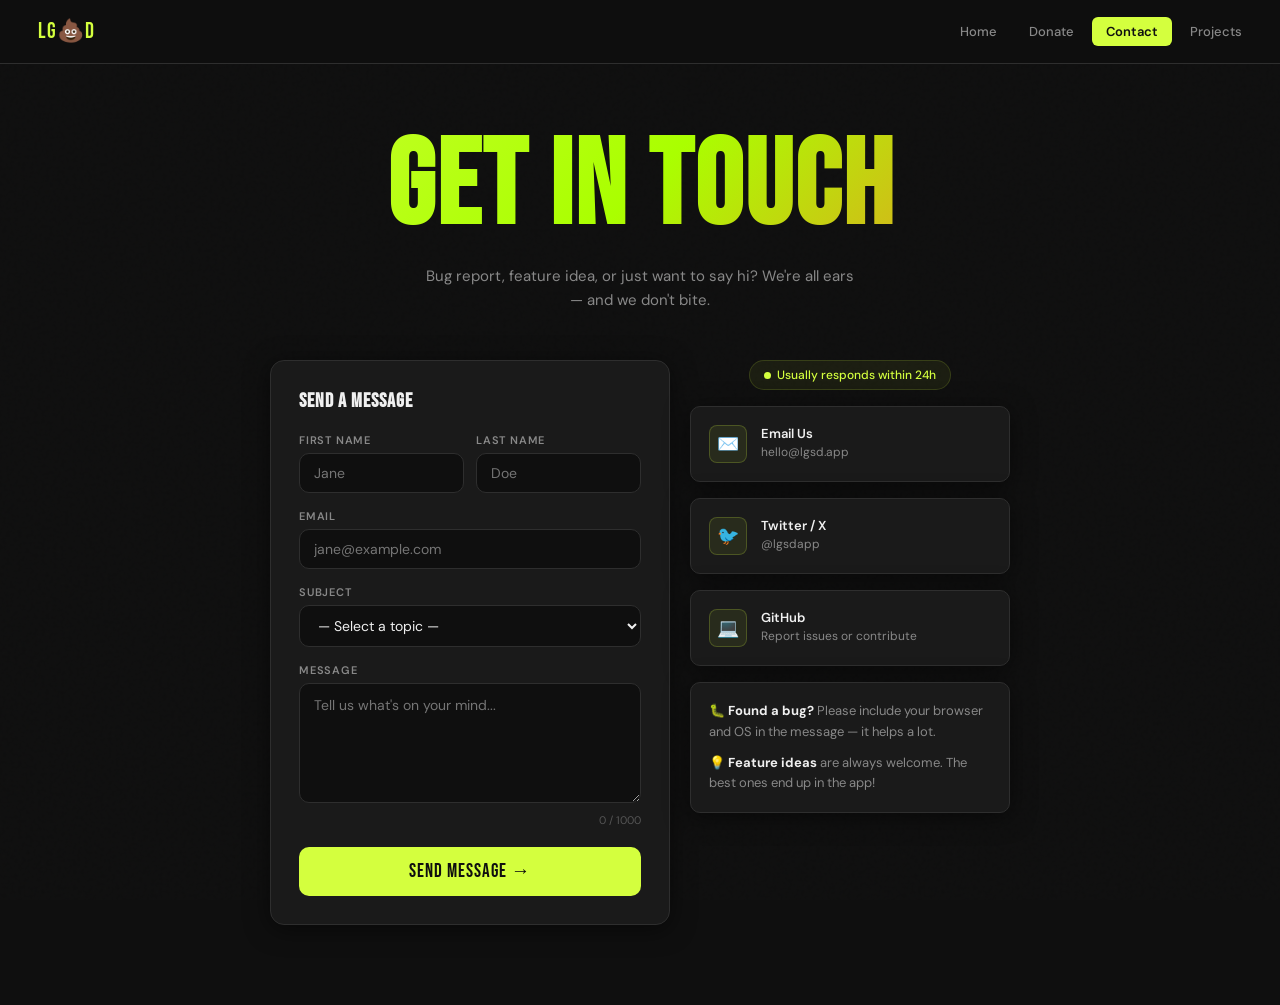
==== contact.html @ e12429ed "Create contact.html" ====
<!DOCTYPE html>
<html lang="en">
<head>
  <meta charset="UTF-8">
  <meta name="viewport" content="width=device-width, initial-scale=1.0">
  <title>LG💩D — Contact</title>
  <link rel="preconnect" href="https://fonts.googleapis.com">
  <link href="https://fonts.googleapis.com/css2?family=Bebas+Neue&family=DM+Sans:wght@400;500;600&display=swap" rel="stylesheet">
  <style>
    *, *::before, *::after { box-sizing: border-box; margin: 0; padding: 0; }

    :root {
      --bg:      #0f0f0f;
      --surface: #1a1a1a;
      --border:  #2e2e2e;
      --accent:  #d4ff3e;
      --accent2: #ff6b35;
      --muted:   #555;
      --text:    #f0f0f0;
      --subtext: #888;
      --radius:  10px;
      --shadow:  0 4px 24px rgba(0,0,0,.5);
    }

    body {
      background: var(--bg);
      color: var(--text);
      font-family: 'DM Sans', sans-serif;
      min-height: 100vh;
      overflow-x: hidden;
    }

    body::before {
      content: '';
      position: fixed;
      inset: 0;
      background-image: url("data:image/svg+xml,%3Csvg viewBox='0 0 256 256' xmlns='http://www.w3.org/2000/svg'%3E%3Cfilter id='n'%3E%3CfeTurbulence type='fractalNoise' baseFrequency='0.9' numOctaves='4' stitchTiles='stitch'/%3E%3C/filter%3E%3Crect width='100%25' height='100%25' filter='url(%23n)' opacity='0.04'/%3E%3C/svg%3E");
      pointer-events: none;
      z-index: 0;
      opacity: .4;
    }

    /* ── Nav ─────────────────────────────────────────────── */
    nav {
      display: flex;
      align-items: center;
      gap: 4px;
      padding: 12px 24px;
      border-bottom: 1px solid var(--border);
      position: sticky;
      top: 0;
      background: rgba(15,15,15,.92);
      backdrop-filter: blur(12px);
      z-index: 100;
    }
    nav .brand {
      font-family: 'Bebas Neue', sans-serif;
      font-size: 22px;
      color: var(--accent);
      letter-spacing: 1px;
      margin-right: auto;
      text-decoration: none;
    }
    nav a {
      color: var(--subtext);
      text-decoration: none;
      font-size: 13px;
      font-weight: 500;
      padding: 6px 14px;
      border-radius: 6px;
      transition: color .2s, background .2s;
    }
    nav a:hover { color: var(--text); background: var(--border); }
    nav a.active { color: var(--bg); background: var(--accent); font-weight: 600; }

    /* ── Header ──────────────────────────────────────────── */
    header {
      position: relative;
      z-index: 1;
      text-align: center;
      padding: 64px 24px 48px;
    }
    header h1 {
      font-family: 'Bebas Neue', sans-serif;
      font-size: clamp(60px, 12vw, 120px);
      line-height: 1;
      letter-spacing: 2px;
      background: linear-gradient(135deg, var(--accent) 0%, #aaff00 50%, var(--accent2) 100%);
      -webkit-background-clip: text;
      -webkit-text-fill-color: transparent;
      background-clip: text;
    }
    header p {
      max-width: 440px;
      margin: 16px auto 0;
      color: var(--subtext);
      font-size: 15px;
      line-height: 1.6;
    }

    /* ── Layout ──────────────────────────────────────────── */
    main {
      position: relative;
      z-index: 1;
      max-width: 780px;
      margin: 0 auto;
      padding: 0 20px 80px;
      display: grid;
      grid-template-columns: 1fr 320px;
      gap: 20px;
      align-items: start;
    }

    @media (max-width: 640px) {
      main { grid-template-columns: 1fr; }
    }

    /* ── Card ────────────────────────────────────────────── */
    .card {
      background: var(--surface);
      border: 1px solid var(--border);
      border-radius: 14px;
      padding: 28px;
      box-shadow: var(--shadow);
    }
    .card h2 {
      font-family: 'Bebas Neue', sans-serif;
      font-size: 20px;
      letter-spacing: 1px;
      color: var(--text);
      margin-bottom: 20px;
    }

    /* ── Form fields ─────────────────────────────────────── */
    .field {
      margin-bottom: 16px;
    }
    .field label {
      display: block;
      font-size: 11px;
      font-weight: 600;
      letter-spacing: .8px;
      text-transform: uppercase;
      color: var(--subtext);
      margin-bottom: 6px;
    }
    .field input,
    .field select,
    .field textarea {
      width: 100%;
      background: var(--bg);
      border: 1px solid var(--border);
      border-radius: var(--radius);
      color: var(--text);
      font-family: 'DM Sans', sans-serif;
      font-size: 14px;
      padding: 10px 14px;
      outline: none;
      transition: border-color .2s, box-shadow .2s;
    }
    .field input:focus,
    .field select:focus,
    .field textarea:focus {
      border-color: var(--accent);
      box-shadow: 0 0 0 3px rgba(212,255,62,.12);
    }
    .field textarea {
      resize: vertical;
      min-height: 120px;
      line-height: 1.6;
    }
    .field select option { background: #1a1a1a; }

    .field-row {
      display: grid;
      grid-template-columns: 1fr 1fr;
      gap: 12px;
    }

    /* Character counter */
    .field-footer {
      display: flex;
      justify-content: flex-end;
      margin-top: 5px;
    }
    .char-count {
      font-size: 11px;
      color: var(--muted);
    }
    .char-count.warn { color: var(--accent2); }

    /* ── Submit ──────────────────────────────────────────── */
    .btn-submit {
      width: 100%;
      padding: 13px;
      background: var(--accent);
      color: #0f0f0f;
      border: none;
      border-radius: var(--radius);
      font-family: 'Bebas Neue', sans-serif;
      font-size: 19px;
      letter-spacing: 1px;
      cursor: pointer;
      transition: transform .15s, background .2s, box-shadow .2s;
      margin-top: 4px;
    }
    .btn-submit:hover {
      background: #c5ef30;
      box-shadow: 0 0 24px rgba(212,255,62,.3);
      transform: translateY(-1px);
    }
    .btn-submit:active { transform: translateY(0); }
    .btn-submit:disabled {
      opacity: .5;
      cursor: not-allowed;
      transform: none;
      box-shadow: none;
    }

    /* ── Success state ───────────────────────────────────── */
    .success-state {
      display: none;
      text-align: center;
      padding: 32px 16px;
      animation: fadeIn .4s ease;
    }
    .success-state.show { display: block; }
    @keyframes fadeIn { from { opacity:0; transform:translateY(10px); } to { opacity:1; transform:translateY(0); } }
    .success-state .big-emoji { font-size: 56px; display: block; margin-bottom: 14px; }
    .success-state h3 {
      font-family: 'Bebas Neue', sans-serif;
      font-size: 32px;
      color: var(--accent);
      letter-spacing: 1px;
      margin-bottom: 8px;
    }
    .success-state p { color: var(--subtext); font-size: 14px; line-height: 1.5; }
    .btn-reset {
      margin-top: 20px;
      background: transparent;
      border: 1px solid var(--border);
      color: var(--subtext);
      border-radius: var(--radius);
      font-family: 'DM Sans', sans-serif;
      font-size: 13px;
      padding: 8px 18px;
      cursor: pointer;
      transition: all .2s;
    }
    .btn-reset:hover { color: var(--text); border-color: var(--text); }

    /* ── Sidebar ─────────────────────────────────────────── */
    .sidebar { display: flex; flex-direction: column; gap: 16px; }

    .contact-item {
      display: flex;
      align-items: flex-start;
      gap: 14px;
      padding: 18px;
      background: var(--surface);
      border: 1px solid var(--border);
      border-radius: var(--radius);
      box-shadow: var(--shadow);
      text-decoration: none;
      color: inherit;
      transition: border-color .2s;
    }
    .contact-item:hover { border-color: var(--accent); }
    .contact-icon {
      width: 38px;
      height: 38px;
      background: rgba(212,255,62,.08);
      border: 1px solid rgba(212,255,62,.2);
      border-radius: 8px;
      display: flex;
      align-items: center;
      justify-content: center;
      font-size: 18px;
      flex-shrink: 0;
    }
    .contact-body p:first-child {
      font-weight: 600;
      font-size: 13px;
      margin-bottom: 2px;
    }
    .contact-body p:last-child {
      font-size: 12px;
      color: var(--subtext);
    }

    /* ── Response time ───────────────────────────────────── */
    .response-pill {
      display: inline-flex;
      align-items: center;
      gap: 6px;
      background: rgba(212,255,62,.06);
      border: 1px solid rgba(212,255,62,.15);
      border-radius: 99px;
      padding: 6px 14px;
      font-size: 12px;
      color: var(--accent);
      font-weight: 500;
    }
    .response-pill::before {
      content: '';
      width: 7px;
      height: 7px;
      background: var(--accent);
      border-radius: 50%;
      animation: pulse 2s infinite;
    }
    @keyframes pulse {
      0%, 100% { opacity: 1; }
      50%       { opacity: .3; }
    }

    .sidebar-note {
      background: var(--surface);
      border: 1px solid var(--border);
      border-radius: var(--radius);
      padding: 18px;
      box-shadow: var(--shadow);
    }
    .sidebar-note p {
      font-size: 13px;
      color: var(--subtext);
      line-height: 1.6;
    }
    .sidebar-note p + p { margin-top: 10px; }

    ::-webkit-scrollbar { width: 6px; }
    ::-webkit-scrollbar-track { background: var(--bg); }
    ::-webkit-scrollbar-thumb { background: var(--border); border-radius: 99px; }

    @media (max-width: 480px) {
      .field-row { grid-template-columns: 1fr; }
    }
  </style>
</head>
<body>

  <nav>
    <a class="brand" href="index.html">LG💩D</a>
    <a href="index.html">Home</a>
    <a href="donate.html">Donate</a>
    <a href="contact.html" class="active">Contact</a>
    <a href="#project">Projects</a>
  </nav>

  <header>
    <h1>Get in Touch</h1>
    <p>Bug report, feature idea, or just want to say hi? We're all ears — and we don't bite.</p>
  </header>

  <main>

    <!-- Contact form -->
    <div class="card">
      <div id="contact-form">
        <h2>Send a Message</h2>

        <div class="field-row">
          <div class="field">
            <label for="fname">First Name</label>
            <input type="text" id="fname" placeholder="Jane">
          </div>
          <div class="field">
            <label for="lname">Last Name</label>
            <input type="text" id="lname" placeholder="Doe">
          </div>
        </div>

        <div class="field">
          <label for="email">Email</label>
          <input type="email" id="email" placeholder="jane@example.com">
        </div>

        <div class="field">
          <label for="subject">Subject</label>
          <select id="subject">
            <option value="">— Select a topic —</option>
            <option value="bug">🐛 Bug Report</option>
            <option value="feature">💡 Feature Request</option>
            <option value="feedback">💬 General Feedback</option>
            <option value="business">💼 Business Inquiry</option>
            <option value="other">📌 Other</option>
          </select>
        </div>

        <div class="field">
          <label for="message">Message</label>
          <textarea id="message" placeholder="Tell us what's on your mind..."></textarea>
          <div class="field-footer">
            <span class="char-count" id="char-count">0 / 1000</span>
          </div>
        </div>

        <button class="btn-submit" id="submit-btn">Send Message →</button>
      </div>

      <!-- Success state -->
      <div class="success-state" id="success-state">
        <span class="big-emoji">💩</span>
        <h3>Message Sent!</h3>
        <p>Thanks for reaching out.<br>We'll get back to you as soon as we can.</p>
        <button class="btn-reset" id="reset-btn">Send another message</button>
      </div>
    </div>

    <!-- Sidebar -->
    <aside class="sidebar">

      <div style="display:flex; justify-content:center;">
        <span class="response-pill">Usually responds within 24h</span>
      </div>

      <a class="contact-item" href="mailto:hello@lgsd.app">
        <div class="contact-icon">✉️</div>
        <div class="contact-body">
          <p>Email Us</p>
          <p>hello@lgsd.app</p>
        </div>
      </a>

      <a class="contact-item" href="https://twitter.com/lgsdapp" target="_blank" rel="noopener">
        <div class="contact-icon">🐦</div>
        <div class="contact-body">
          <p>Twitter / X</p>
          <p>@lgsdapp</p>
        </div>
      </a>

      <a class="contact-item" href="https://github.com/lgsdapp" target="_blank" rel="noopener">
        <div class="contact-icon">💻</div>
        <div class="contact-body">
          <p>GitHub</p>
          <p>Report issues or contribute</p>
        </div>
      </a>

      <div class="sidebar-note">
        <p>🐛 <strong style="color:var(--text)">Found a bug?</strong> Please include your browser and OS in the message — it helps a lot.</p>
        <p>💡 <strong style="color:var(--text)">Feature ideas</strong> are always welcome. The best ones end up in the app!</p>
      </div>

    </aside>

  </main>

  <script>
    const messageBox  = document.getElementById('message');
    const charCount   = document.getElementById('char-count');
    const submitBtn   = document.getElementById('submit-btn');
    const contactForm = document.getElementById('contact-form');
    const successState = document.getElementById('success-state');
    const resetBtn    = document.getElementById('reset-btn');
    const MAX = 1000;

    messageBox.addEventListener('input', () => {
      const len = messageBox.value.length;
      charCount.textContent = `${len} / ${MAX}`;
      charCount.classList.toggle('warn', len > MAX * 0.9);
      if (len > MAX) messageBox.value = messageBox.value.slice(0, MAX);
    });

    function validate() {
      const fname   = document.getElementById('fname').value.trim();
      const email   = document.getElementById('email').value.trim();
      const subject = document.getElementById('subject').value;
      const message = messageBox.value.trim();
      return fname && email && subject && message;
    }

    function highlight(el) {
      el.style.borderColor = '#ff5050';
      el.style.boxShadow = '0 0 0 3px rgba(255,80,80,.1)';
      setTimeout(() => { el.style.borderColor = ''; el.style.boxShadow = ''; }, 900);
    }

    submitBtn.addEventListener('click', () => {
      const fname   = document.getElementById('fname');
      const email   = document.getElementById('email');
      const subject = document.getElementById('subject');

      let ok = true;
      if (!fname.value.trim())   { highlight(fname);   ok = false; }
      if (!email.value.trim())   { highlight(email);   ok = false; }
      if (!subject.value)        { highlight(subject); ok = false; }
      if (!messageBox.value.trim()) { highlight(messageBox); ok = false; }
      if (!ok) return;

      // Wire up your form backend here (Formspree, EmailJS, etc.)
      submitBtn.disabled = true;
      submitBtn.textContent = 'Sending…';

      setTimeout(() => {
        contactForm.style.display = 'none';
        successState.classList.add('show');
      }, 800); // Simulated delay — replace with real fetch()
    });

    resetBtn.addEventListener('click', () => {
      successState.classList.remove('show');
      contactForm.style.display = 'block';
      submitBtn.disabled = false;
      submitBtn.textContent = 'Send Message →';
      document.getElementById('fname').value = '';
      document.getElementById('lname').value = '';
      document.getElementById('email').value = '';
      document.getElementById('subject').value = '';
      messageBox.value = '';
      charCount.textContent = '0 / 1000';
    });
  </script>
</body>
</html>
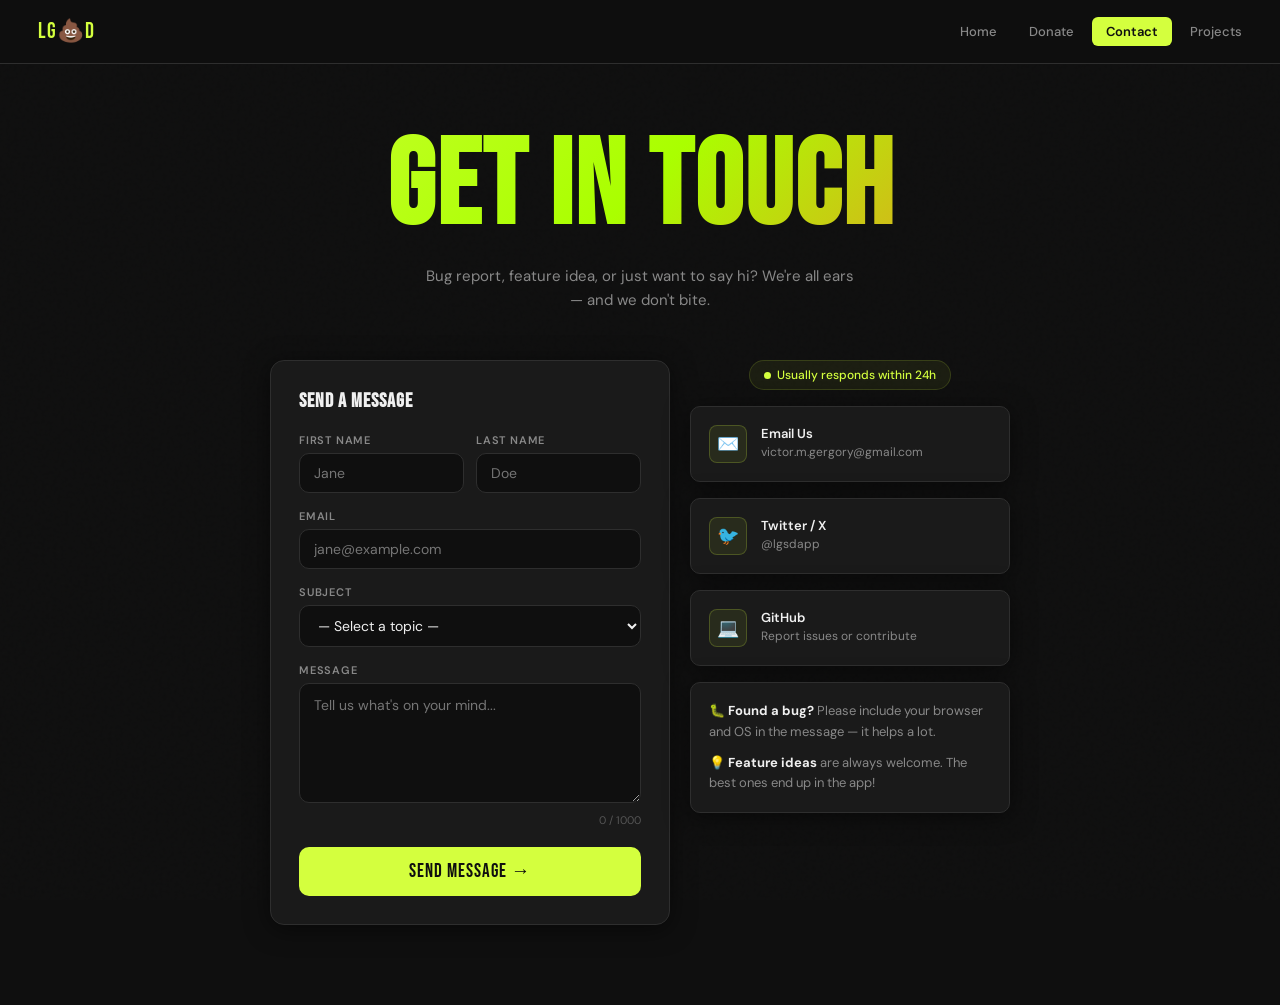
==== commit a3979bb0: "Update contact.html" ====
--- a/contact.html
+++ b/contact.html
@@ -414,11 +414,11 @@
         <span class="response-pill">Usually responds within 24h</span>
       </div>
 
-      <a class="contact-item" href="mailto:hello@lgsd.app">
+      <a class="contact-item" href="mailto:victor.m.gregory@gmail.com">
         <div class="contact-icon">✉️</div>
         <div class="contact-body">
           <p>Email Us</p>
-          <p>hello@lgsd.app</p>
+          <p>victor.m.gergory@gmail.com</p>
         </div>
       </a>
 
